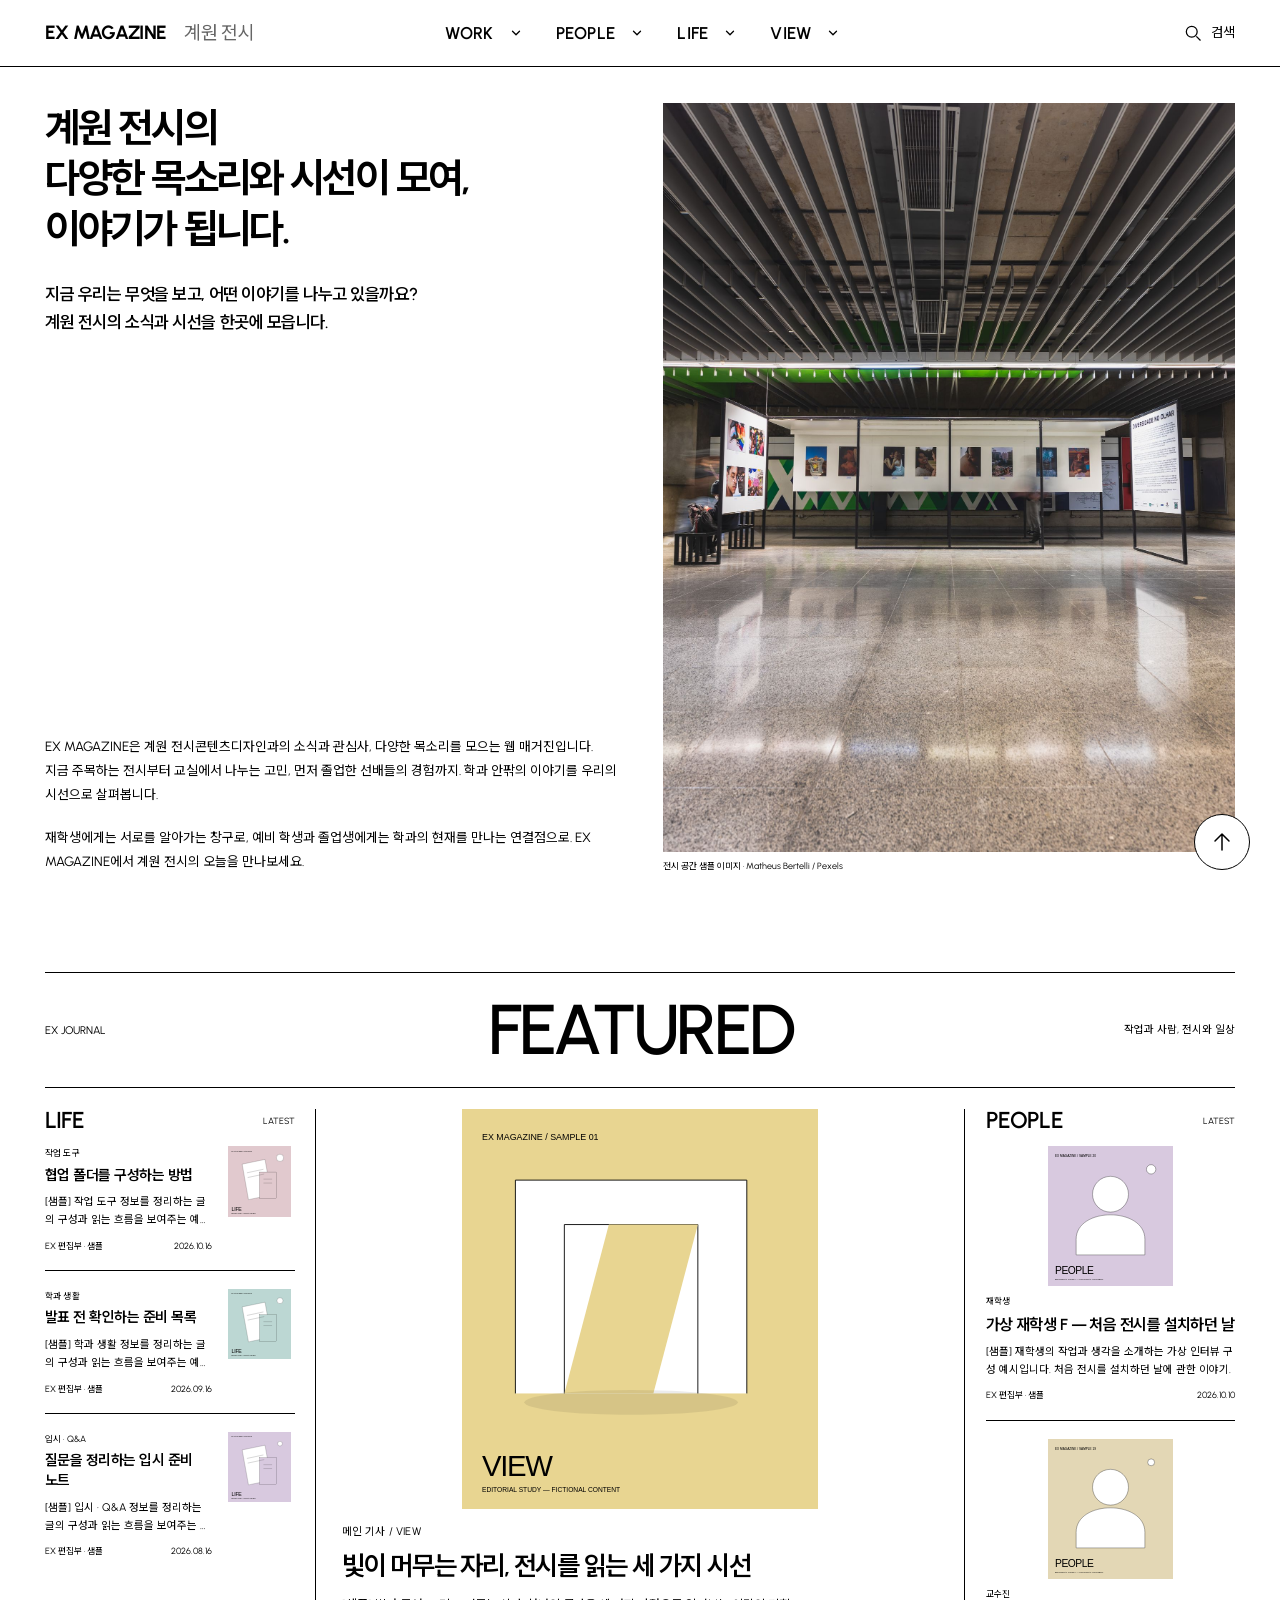
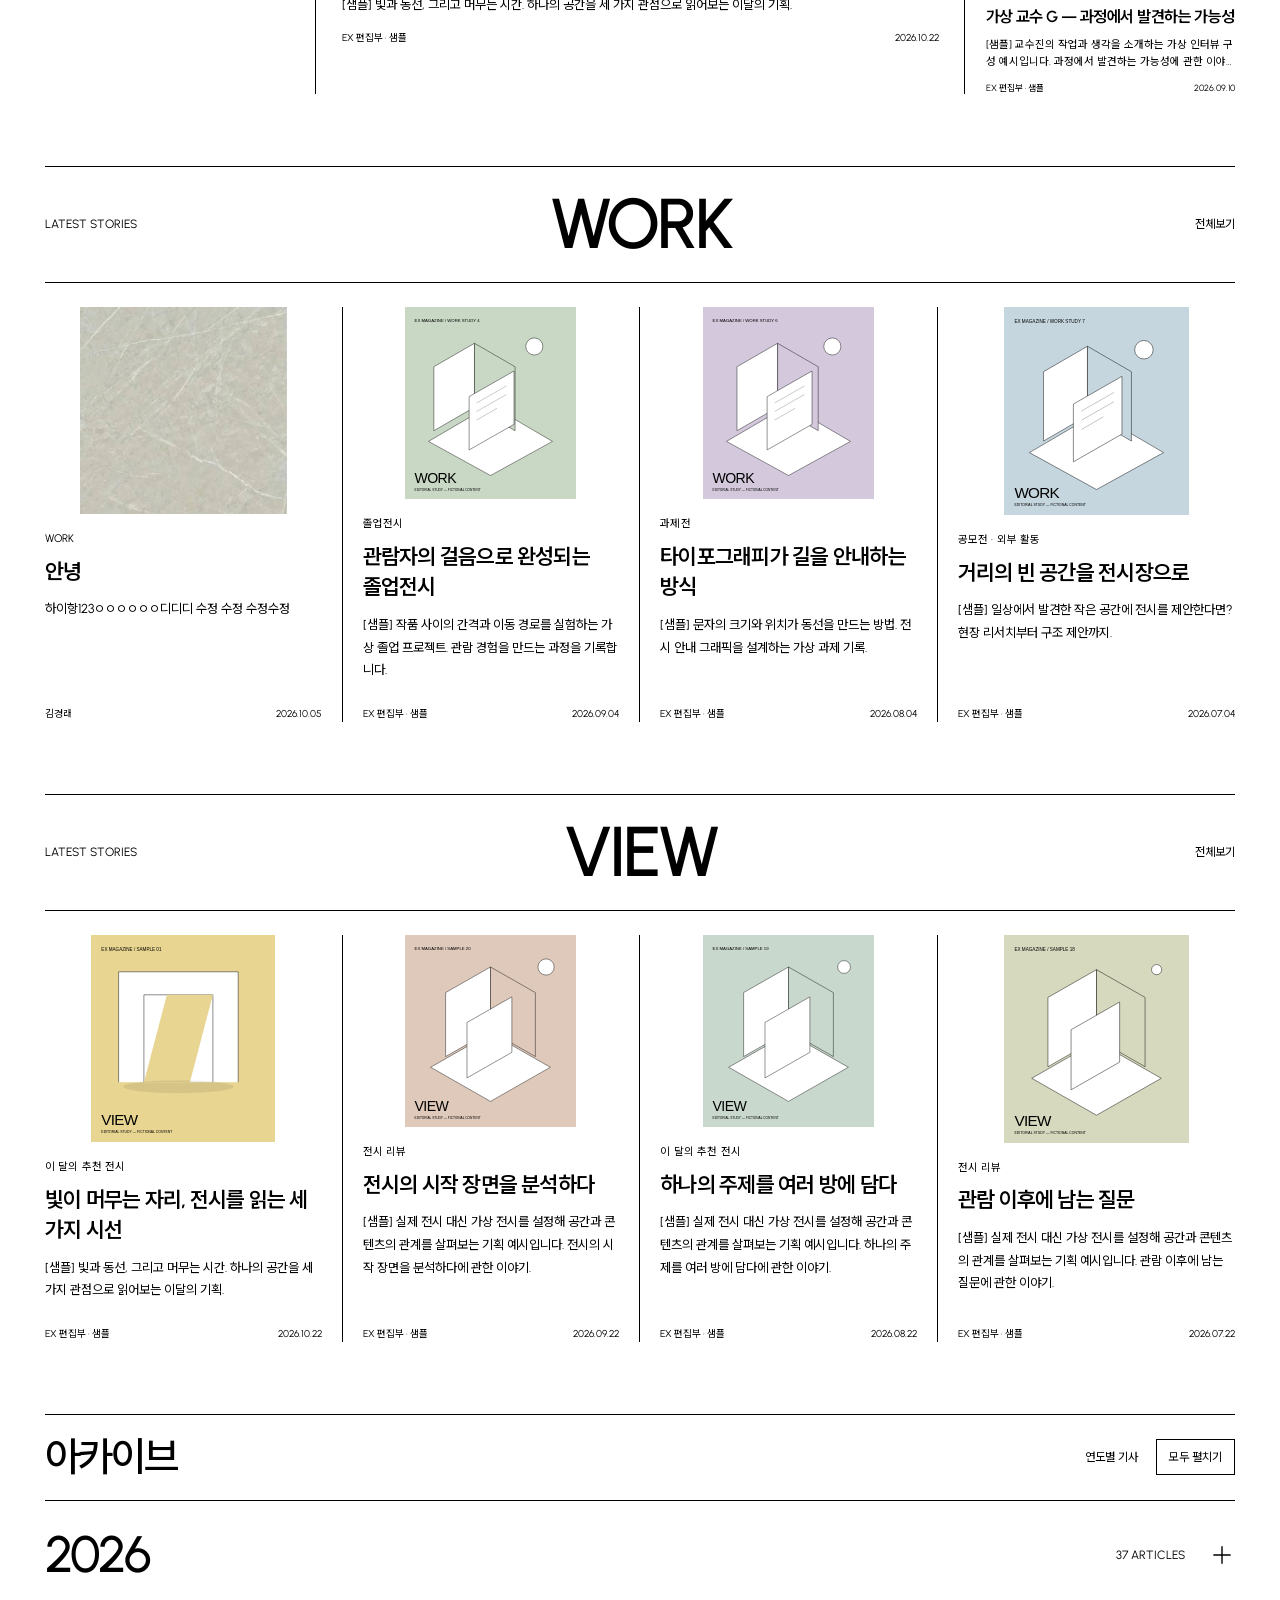
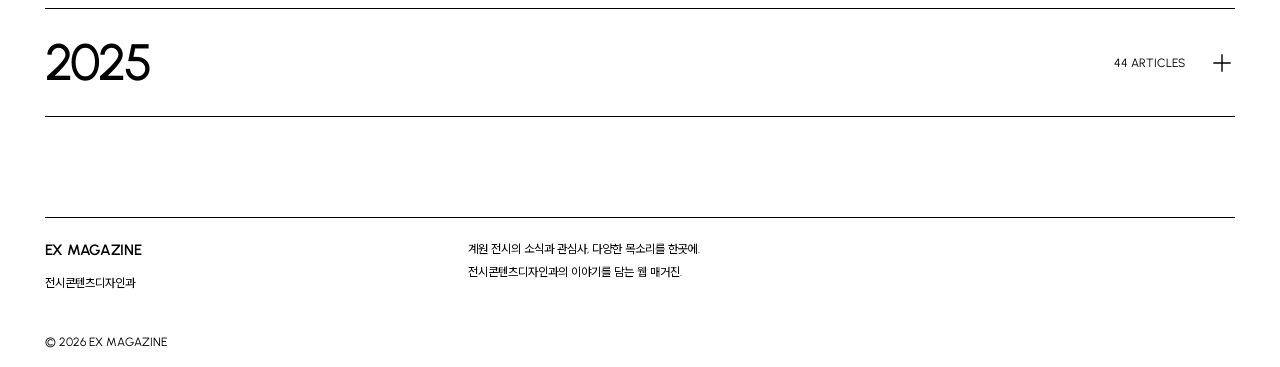
==== index.html @ 45b7792b "Add files via upload" ====
<!doctype html><html lang="ko"><head><meta charset="utf-8"><meta name="viewport" content="width=device-width,initial-scale=1"><title>EX MAGAZINE — 전시콘텐츠디자인과</title><meta name="description" content="전시콘텐츠디자인과의 기사와 매거진 아카이브"><link rel="icon" href="data:image/svg+xml,%3Csvg xmlns='http://www.w3.org/2000/svg' viewBox='0 0 40 40'%3E%3Crect width='40' height='40' fill='white'/%3E%3Ctext x='6' y='31' font-size='32' font-family='sans-serif'%3EE%3C/text%3E%3C/svg%3E"><style>
@font-face{font-family:"Wanted Sans";src:url("[data-uri]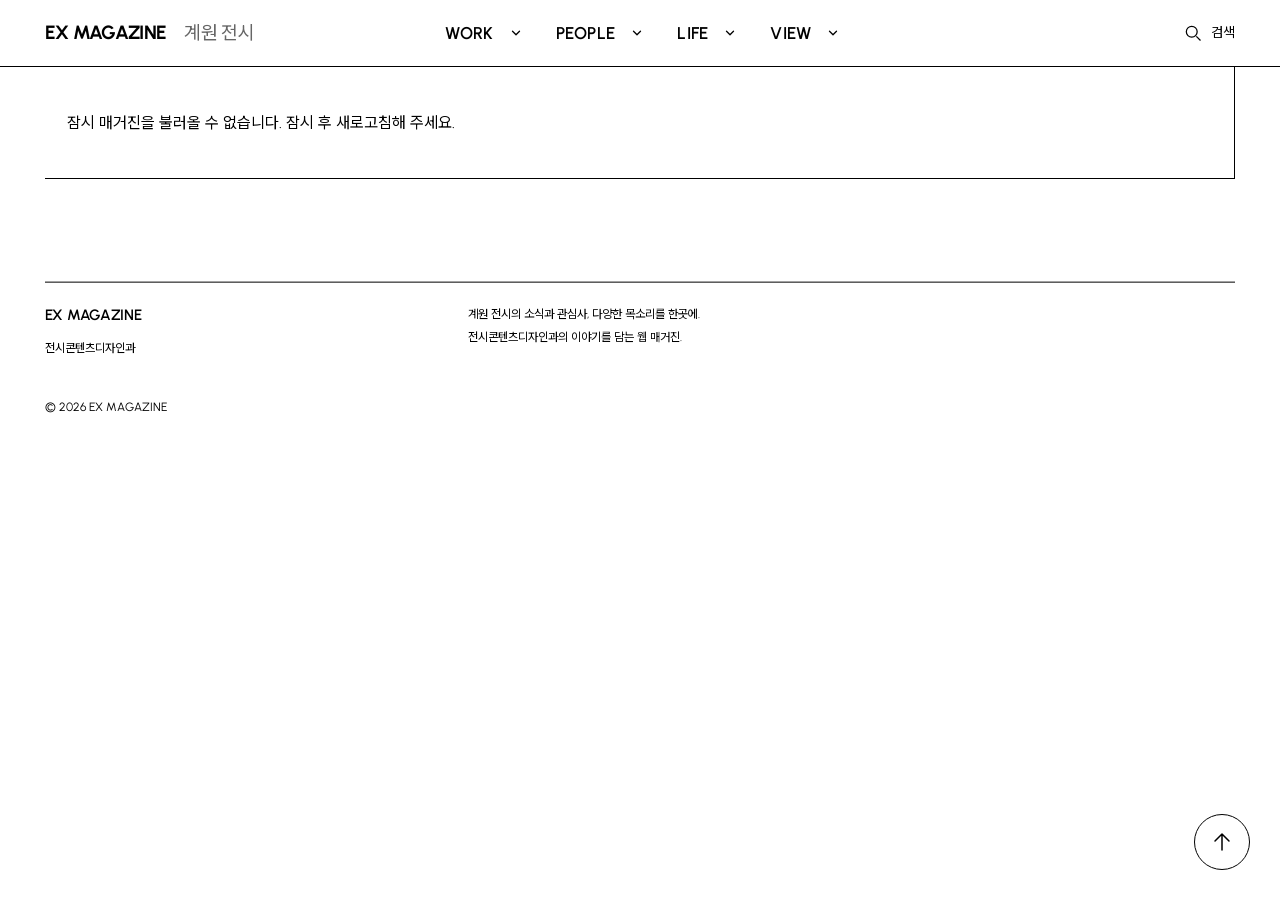
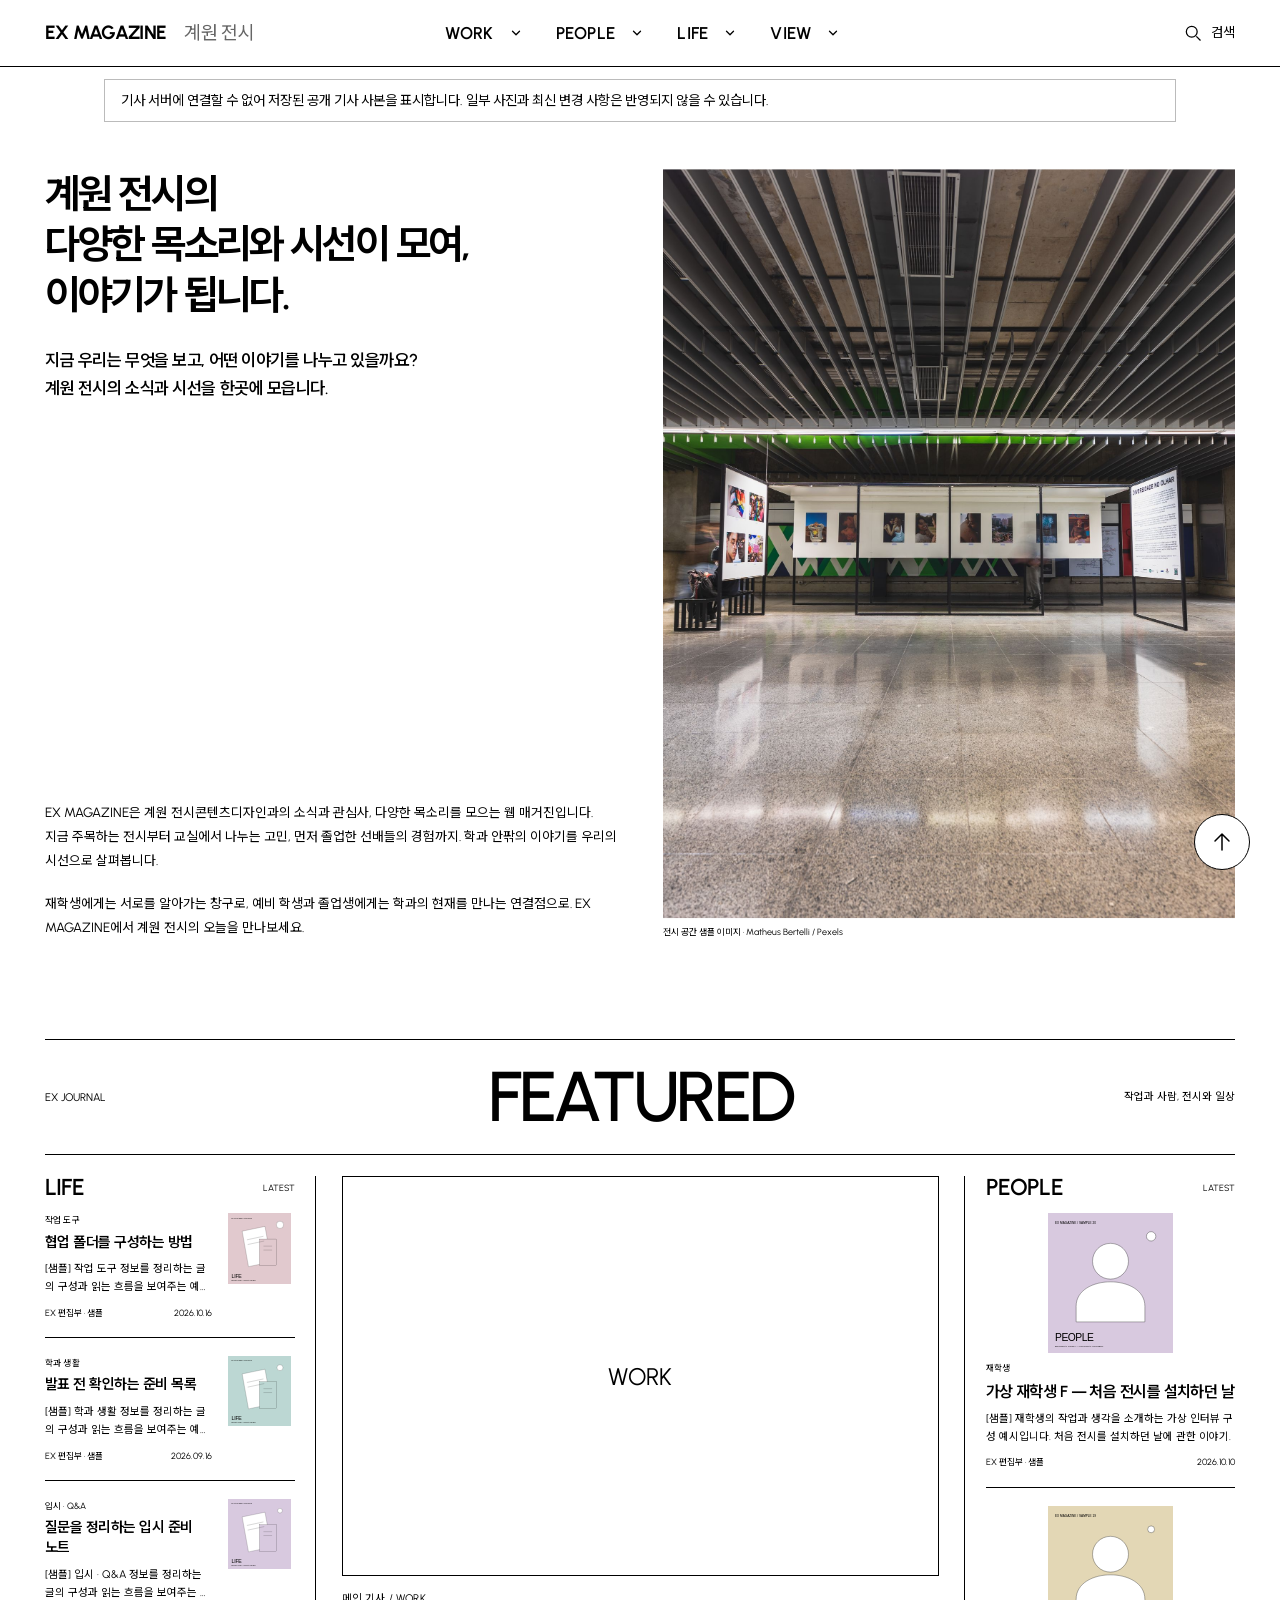
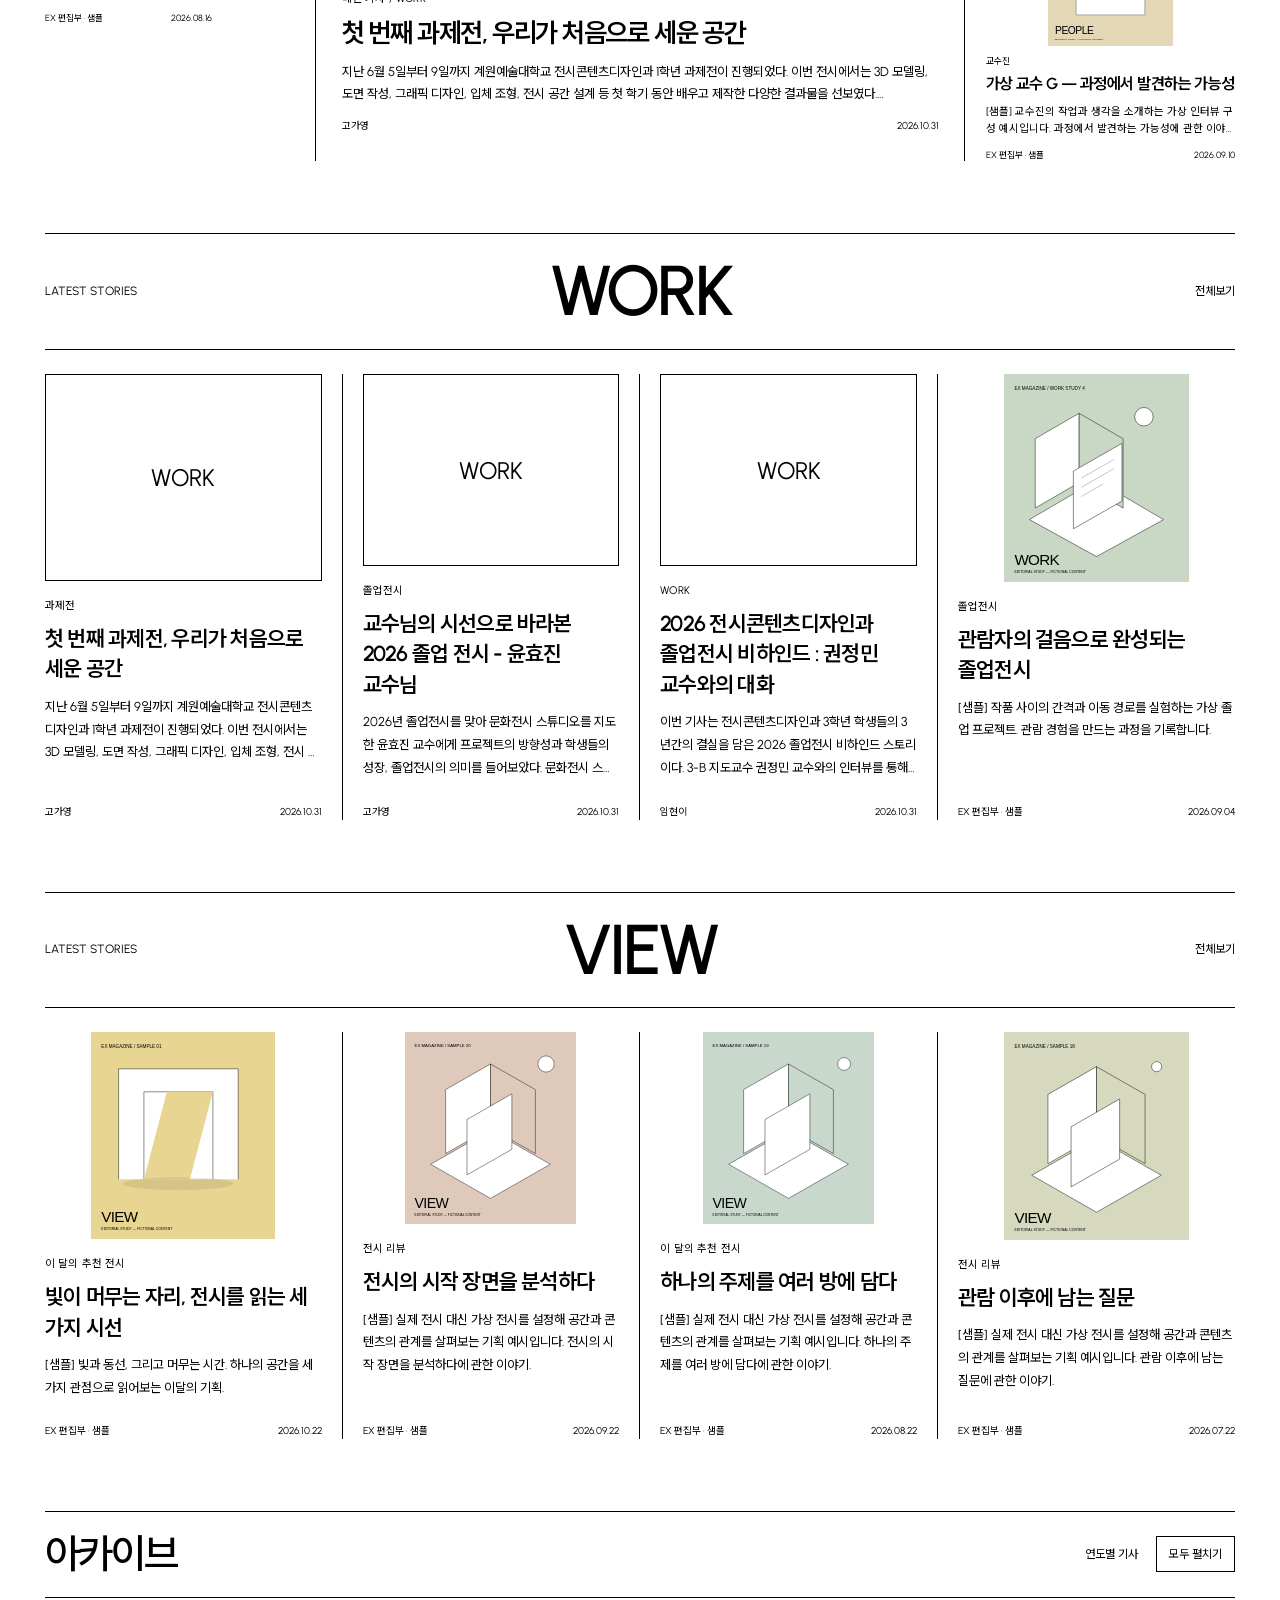
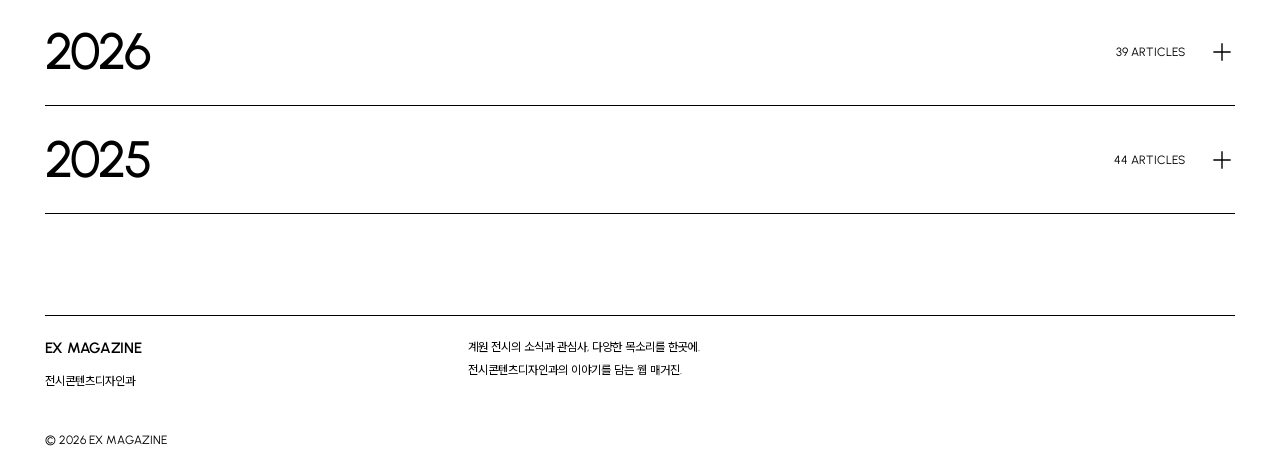
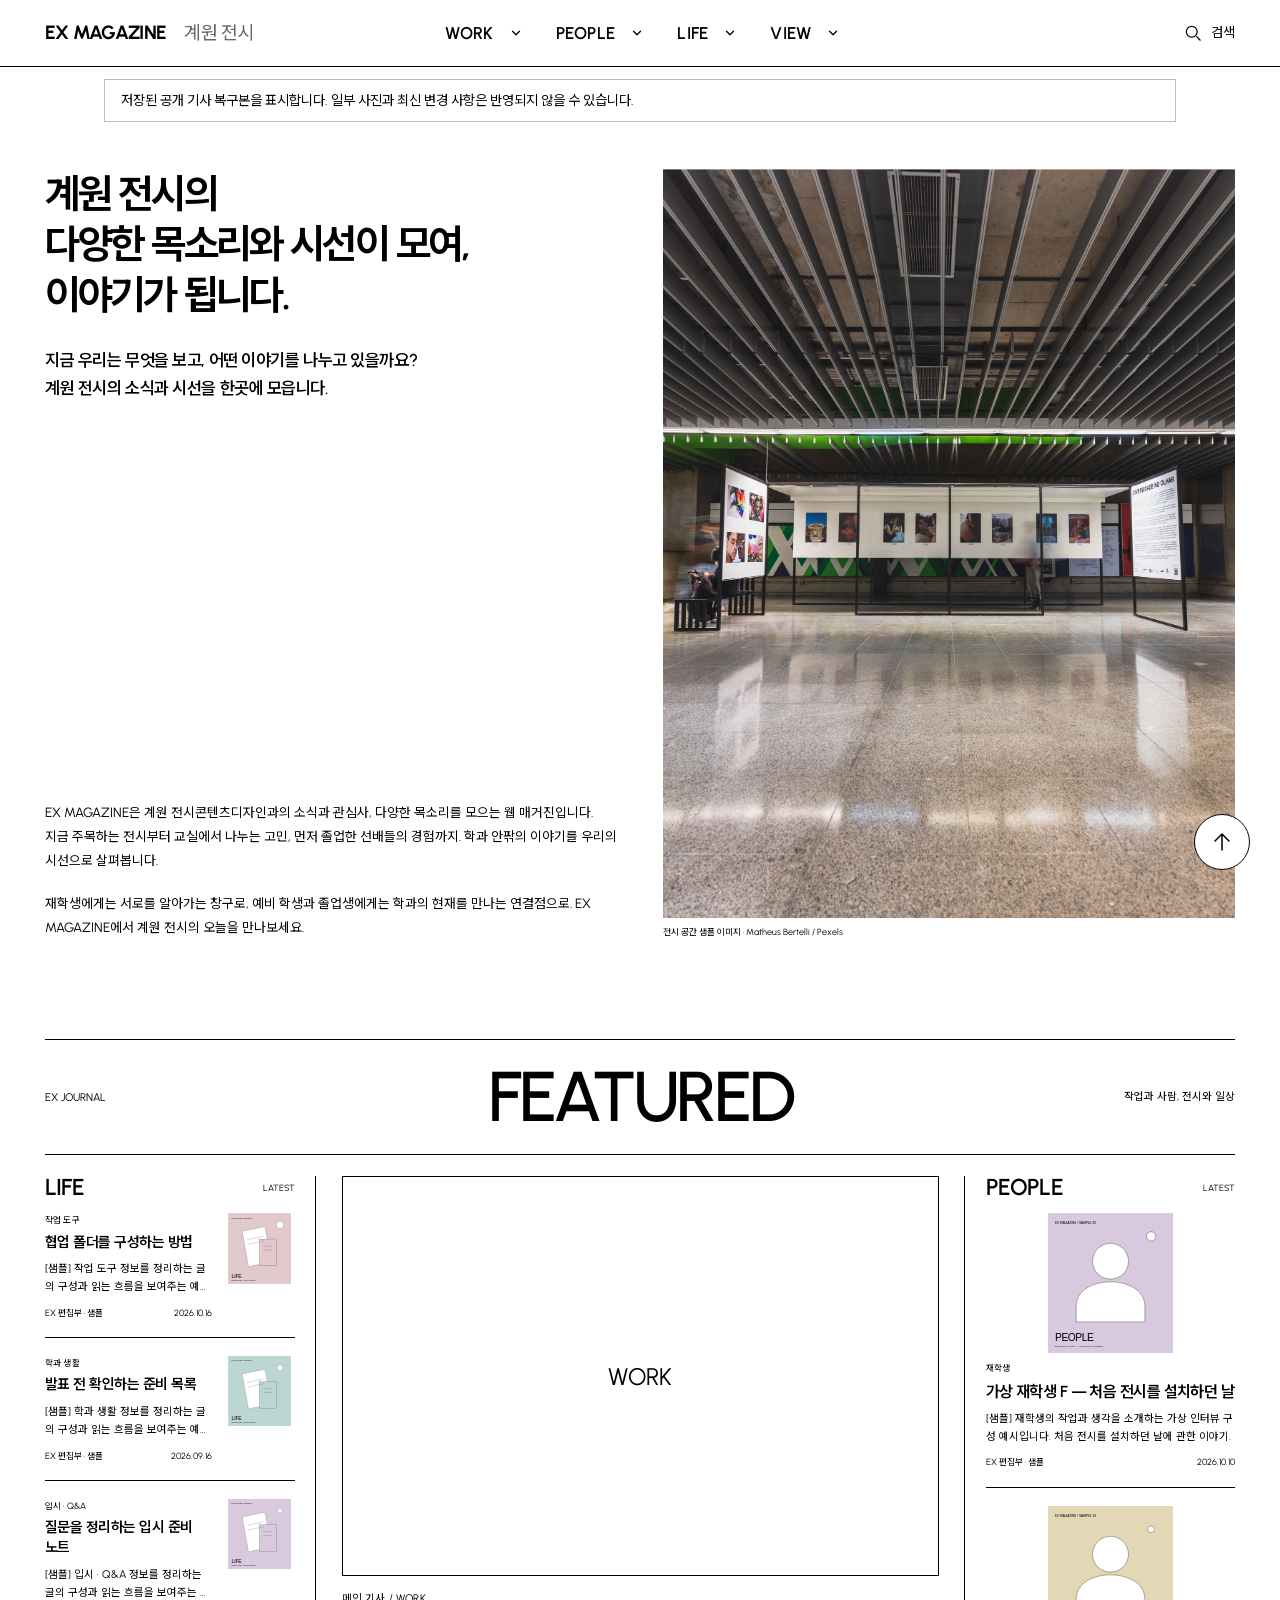
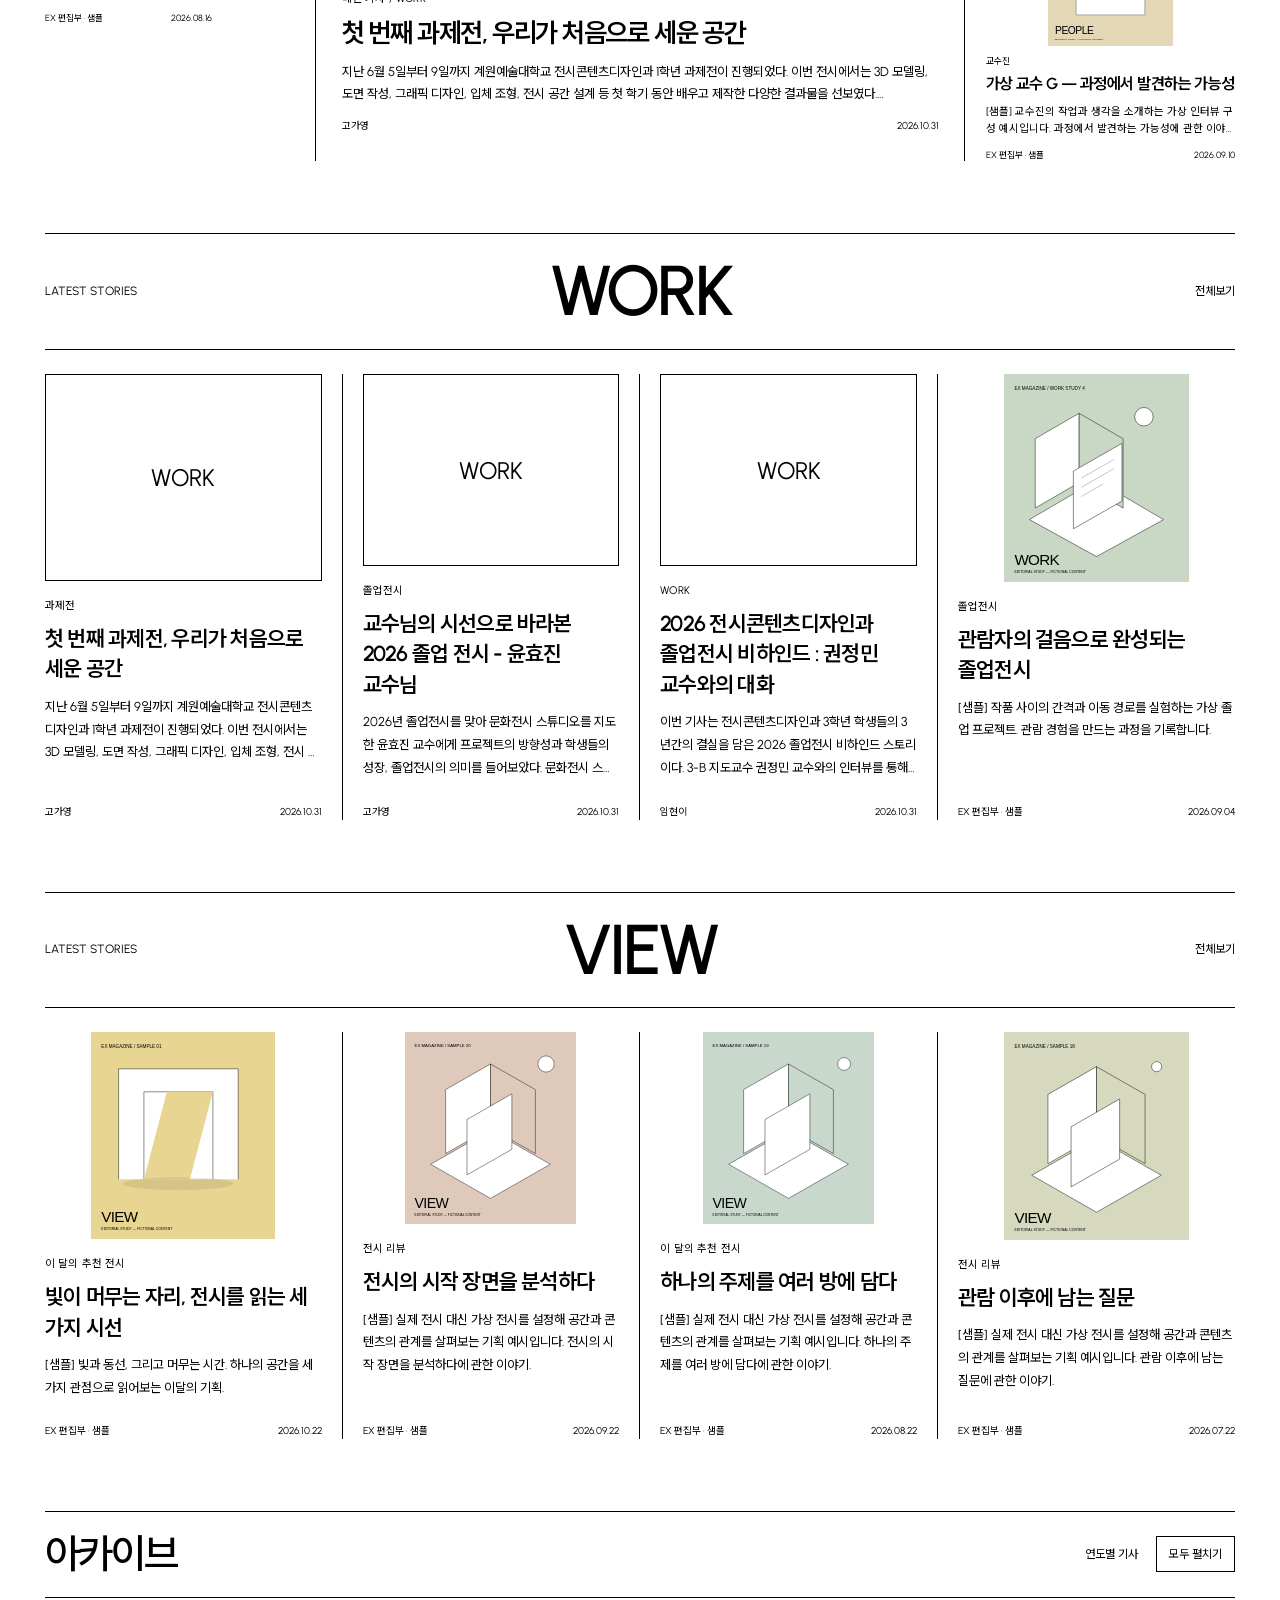
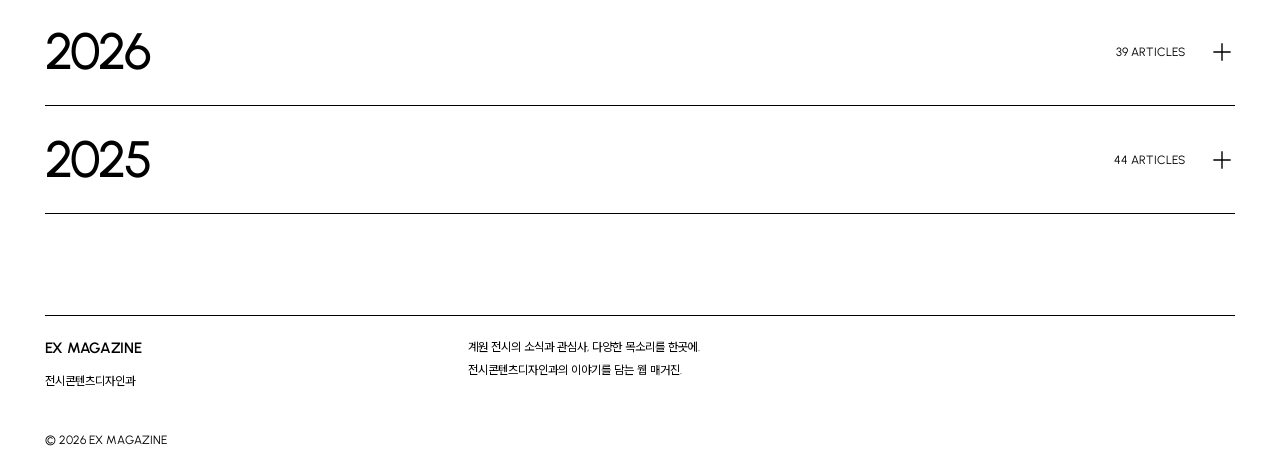
